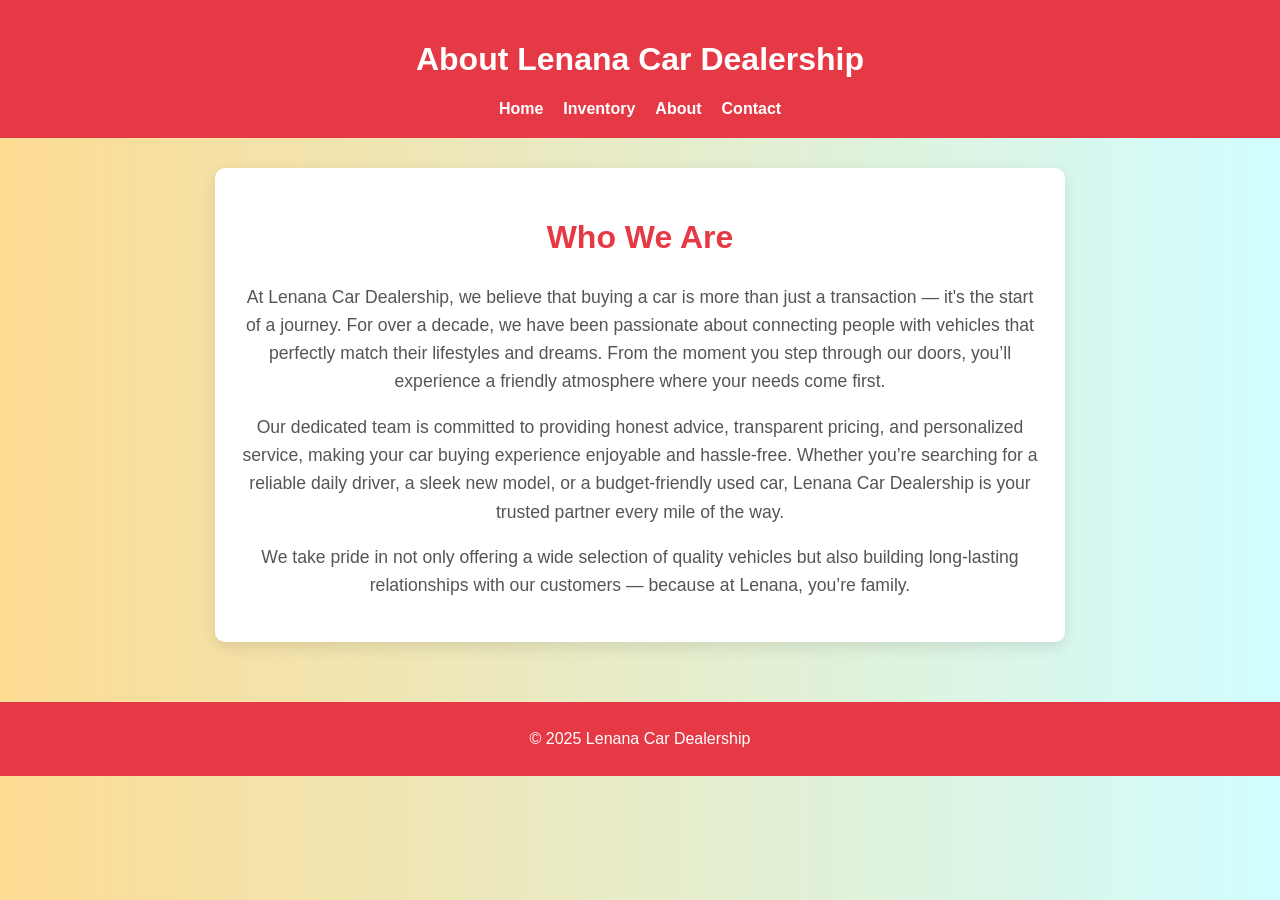
==== about.html @ 558798a1 "lenacars" ====
<!DOCTYPE html>
<html lang="en">
<head>
  <meta charset="UTF-8" />
  <meta name="viewport" content="width=device-width, initial-scale=1.0" />
  <title>About Us - Lenana Car Deals</title>
  <style>
    body {
      font-family: 'Segoe UI', Tahoma, Geneva, Verdana, sans-serif;
      margin: 0;
      padding: 0;
      background: linear-gradient(to right, #fddb92, #d1fdff);
      color: #333;
    }
    header {
      background-color: #e63946;
      color: white;
      padding: 20px 0;
      text-align: center;
    }
    nav ul {
      list-style-type: none;
      padding: 0;
      margin: 10px 0 0;
      display: flex;
      justify-content: center;
      gap: 20px;
    }
    nav ul li a {
      color: white;
      text-decoration: none;
      font-weight: bold;
    }
    nav ul li a:hover {
      text-decoration: underline;
      color: #ffe8a1;
    }
    main {
      padding: 30px 20px;
      text-align: center;
    }
    section {
      background-color: white;
      padding: 25px;
      margin: auto;
      max-width: 800px;
      border-radius: 10px;
      box-shadow: 0 5px 15px rgba(0,0,0,0.1);
    }
    section h2 {
      color: #e63946;
      font-size: 2rem;
    }
    section p {
      font-size: 1.1rem;
      color: #555;
      line-height: 1.6;
    }
    footer {
      background-color: #e63946;
      color: white;
      text-align: center;
      padding: 12px 0;
      margin-top: 30px;
    }
  </style>
</head>
<body>
  <header>
    <h1>About Lenana Car Dealership</h1>
    <nav>
      <ul>
        <li><a href="index.html">Home</a></li>
        <li><a href="inventory.html">Inventory</a></li>
        <li><a href="about.html">About</a></li>
        <li><a href="contact.html">Contact</a></li>
      </ul>
    </nav>
  </header>
  <main>
<section>
  <h2>Who We Are</h2>
  <p>
    At Lenana Car Dealership, we believe that buying a car is more than just a transaction — it's the start of a journey. For over a decade, we have been passionate about connecting people with vehicles that perfectly match their lifestyles and dreams. From the moment you step through our doors, you’ll experience a friendly atmosphere where your needs come first.
  </p>
  <p>
    Our dedicated team is committed to providing honest advice, transparent pricing, and personalized service, making your car buying experience enjoyable and hassle-free. Whether you’re searching for a reliable daily driver, a sleek new model, or a budget-friendly used car, Lenana Car Dealership is your trusted partner every mile of the way.
  </p>
  <p>
    We take pride in not only offering a wide selection of quality vehicles but also building long-lasting relationships with our customers — because at Lenana, you’re family.
  </p>
</section>

  </main>
  <footer>
    <p>&copy; 2025 Lenana Car Dealership</p>
  </footer>
</body>
</html>
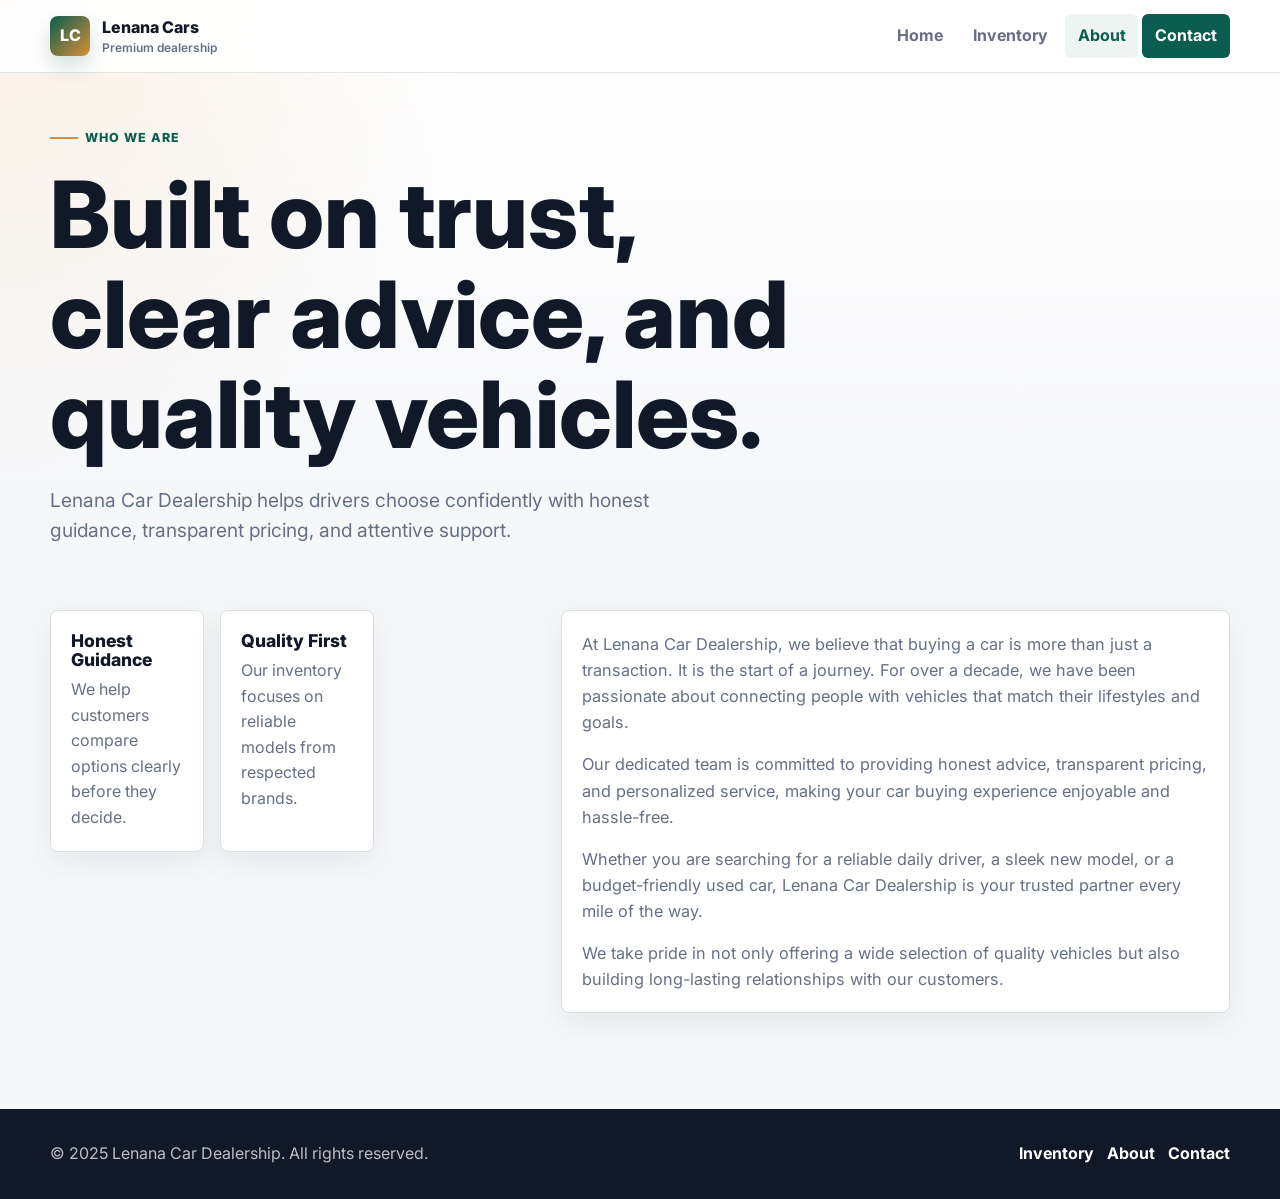
==== commit feb76cd6: "new looks" ====
--- a/about.html
+++ b/about.html
@@ -1,99 +1,83 @@
 <!DOCTYPE html>
 <html lang="en">
+
 <head>
   <meta charset="UTF-8" />
   <meta name="viewport" content="width=device-width, initial-scale=1.0" />
-  <title>About Us - Lenana Car Deals</title>
-  <style>
-    body {
-      font-family: 'Segoe UI', Tahoma, Geneva, Verdana, sans-serif;
-      margin: 0;
-      padding: 0;
-      background: linear-gradient(to right, #fddb92, #d1fdff);
-      color: #333;
-    }
-    header {
-      background-color: #e63946;
-      color: white;
-      padding: 20px 0;
-      text-align: center;
-    }
-    nav ul {
-      list-style-type: none;
-      padding: 0;
-      margin: 10px 0 0;
-      display: flex;
-      justify-content: center;
-      gap: 20px;
-    }
-    nav ul li a {
-      color: white;
-      text-decoration: none;
-      font-weight: bold;
-    }
-    nav ul li a:hover {
-      text-decoration: underline;
-      color: #ffe8a1;
-    }
-    main {
-      padding: 30px 20px;
-      text-align: center;
-    }
-    section {
-      background-color: white;
-      padding: 25px;
-      margin: auto;
-      max-width: 800px;
-      border-radius: 10px;
-      box-shadow: 0 5px 15px rgba(0,0,0,0.1);
-    }
-    section h2 {
-      color: #e63946;
-      font-size: 2rem;
-    }
-    section p {
-      font-size: 1.1rem;
-      color: #555;
-      line-height: 1.6;
-    }
-    footer {
-      background-color: #e63946;
-      color: white;
-      text-align: center;
-      padding: 12px 0;
-      margin-top: 30px;
-    }
-  </style>
+  <meta name="description"
+    content="Learn about Lenana Car Dealership and its customer-first approach to vehicle sales." />
+  <title>About | Lenana Car Dealership</title>
+  <link rel="stylesheet" href="styles.css" />
+  <script src="app.js" defer></script>
 </head>
+
 <body>
-  <header>
-    <h1>About Lenana Car Dealership</h1>
-    <nav>
-      <ul>
+  <a class="skip-link" href="#main">Skip to content</a>
+  <header class="site-header">
+    <nav class="nav-shell" aria-label="Primary navigation">
+      <a class="brand" href="index.html" aria-label="Lenana Car Dealership home">
+        <span class="brand-mark" aria-hidden="true">LC</span>
+        <span>Lenana Cars<small>Premium dealership</small></span>
+      </a>
+      <button class="nav-toggle" type="button" aria-label="Open navigation menu" aria-expanded="false">
+        <span></span><span></span><span></span>
+      </button>
+      <ul class="nav-links">
         <li><a href="index.html">Home</a></li>
         <li><a href="inventory.html">Inventory</a></li>
-        <li><a href="about.html">About</a></li>
-        <li><a href="contact.html">Contact</a></li>
+        <li><a href="about.html" aria-current="page">About</a></li>
+        <li><a class="nav-cta" href="contact.html">Contact</a></li>
       </ul>
     </nav>
   </header>
-  <main>
-<section>
-  <h2>Who We Are</h2>
-  <p>
-    At Lenana Car Dealership, we believe that buying a car is more than just a transaction — it's the start of a journey. For over a decade, we have been passionate about connecting people with vehicles that perfectly match their lifestyles and dreams. From the moment you step through our doors, you’ll experience a friendly atmosphere where your needs come first.
-  </p>
-  <p>
-    Our dedicated team is committed to providing honest advice, transparent pricing, and personalized service, making your car buying experience enjoyable and hassle-free. Whether you’re searching for a reliable daily driver, a sleek new model, or a budget-friendly used car, Lenana Car Dealership is your trusted partner every mile of the way.
-  </p>
-  <p>
-    We take pride in not only offering a wide selection of quality vehicles but also building long-lasting relationships with our customers — because at Lenana, you’re family.
-  </p>
-</section>
 
+  <main id="main">
+    <section class="page-hero">
+      <div class="container">
+        <p class="eyebrow">Who we are</p>
+        <h1>Built on trust, clear advice, and quality vehicles.</h1>
+        <p class="lead">Lenana Car Dealership helps drivers choose confidently with honest guidance, transparent
+          pricing, and attentive support.</p>
+      </div>
+    </section>
+
+    <section class="section">
+      <div class="container about-grid">
+        <div class="feature-grid">
+          <article class="info-card">
+            <h3>Honest Guidance</h3>
+            <p>We help customers compare options clearly before they decide.</p>
+          </article>
+          <article class="info-card">
+            <h3>Quality First</h3>
+            <p>Our inventory focuses on reliable models from respected brands.</p>
+          </article>
+        </div>
+        <article class="form-panel about-copy">
+          <p>At Lenana Car Dealership, we believe that buying a car is more than just a transaction. It is the start of
+            a journey. For over a decade, we have been passionate about connecting people with vehicles that match their
+            lifestyles and goals.</p>
+          <p>Our dedicated team is committed to providing honest advice, transparent pricing, and personalized service,
+            making your car buying experience enjoyable and hassle-free.</p>
+          <p>Whether you are searching for a reliable daily driver, a sleek new model, or a budget-friendly used car,
+            Lenana Car Dealership is your trusted partner every mile of the way.</p>
+          <p>We take pride in not only offering a wide selection of quality vehicles but also building long-lasting
+            relationships with our customers.</p>
+        </article>
+      </div>
+    </section>
   </main>
-  <footer>
-    <p>&copy; 2025 Lenana Car Dealership</p>
+
+  <footer class="site-footer">
+    <div class="footer-inner">
+      <p>&copy; 2025 Lenana Car Dealership. All rights reserved.</p>
+      <div class="footer-links">
+        <a href="inventory.html">Inventory</a>
+        <a href="about.html">About</a>
+        <a href="contact.html">Contact</a>
+      </div>
+    </div>
   </footer>
 </body>
+
 </html>
--- a/styles.css
+++ b/styles.css
@@ -0,0 +1,729 @@
+@import url("https://fonts.googleapis.com/css2?family=Inter:wght@400;500;600;700;800&display=swap");
+
+:root {
+  --bg: #f6f7f9;
+  --surface: #ffffff;
+  --surface-soft: #eef4f1;
+  --ink: #111827;
+  --muted: #667085;
+  --line: #d9e2df;
+  --primary: #0b5d4f;
+  --primary-strong: #074439;
+  --accent: #d98f35;
+  --accent-soft: #fff2df;
+  --success: #0f7a55;
+  --shadow: 0 18px 45px rgba(17, 24, 39, 0.1);
+  --shadow-soft: 0 10px 30px rgba(17, 24, 39, 0.07);
+  --radius: 8px;
+  --container: 1180px;
+}
+
+* {
+  box-sizing: border-box;
+}
+
+html {
+  scroll-behavior: smooth;
+}
+
+body {
+  margin: 0;
+  min-width: 320px;
+  font-family: "Inter", Arial, sans-serif;
+  color: var(--ink);
+  background:
+    radial-gradient(circle at top left, rgba(217, 143, 53, 0.12), transparent 30rem),
+    linear-gradient(180deg, #ffffff 0%, var(--bg) 42%);
+  line-height: 1.6;
+}
+
+img {
+  display: block;
+  max-width: 100%;
+}
+
+a {
+  color: inherit;
+}
+
+button,
+input,
+select,
+textarea {
+  font: inherit;
+}
+
+.skip-link {
+  position: absolute;
+  left: 1rem;
+  top: -4rem;
+  z-index: 100;
+  padding: 0.75rem 1rem;
+  background: var(--ink);
+  color: #ffffff;
+  border-radius: var(--radius);
+}
+
+.skip-link:focus {
+  top: 1rem;
+}
+
+.site-header {
+  position: sticky;
+  top: 0;
+  z-index: 20;
+  background: rgba(255, 255, 255, 0.92);
+  border-bottom: 1px solid rgba(217, 226, 223, 0.8);
+  backdrop-filter: blur(18px);
+}
+
+.nav-shell {
+  width: min(100% - 2rem, var(--container));
+  margin: 0 auto;
+  min-height: 72px;
+  display: flex;
+  align-items: center;
+  justify-content: space-between;
+  gap: 1rem;
+}
+
+.brand {
+  display: inline-flex;
+  align-items: center;
+  gap: 0.75rem;
+  color: var(--ink);
+  text-decoration: none;
+  font-weight: 800;
+  letter-spacing: 0;
+}
+
+.brand-mark {
+  width: 40px;
+  height: 40px;
+  display: grid;
+  place-items: center;
+  border-radius: var(--radius);
+  color: #ffffff;
+  background: linear-gradient(135deg, var(--primary), var(--accent));
+  box-shadow: 0 10px 20px rgba(11, 93, 79, 0.18);
+}
+
+.brand small {
+  display: block;
+  margin-top: -0.2rem;
+  color: var(--muted);
+  font-size: 0.75rem;
+  font-weight: 600;
+}
+
+.nav-toggle {
+  width: 44px;
+  height: 44px;
+  display: inline-flex;
+  flex-direction: column;
+  align-items: center;
+  justify-content: center;
+  gap: 5px;
+  border: 1px solid var(--line);
+  border-radius: var(--radius);
+  background: #ffffff;
+  color: var(--ink);
+  cursor: pointer;
+}
+
+.nav-toggle span {
+  width: 18px;
+  height: 2px;
+  background: currentColor;
+  border-radius: 99px;
+}
+
+.nav-links {
+  position: absolute;
+  inset: 72px 1rem auto 1rem;
+  display: none;
+  flex-direction: column;
+  gap: 0.35rem;
+  padding: 0.75rem;
+  margin: 0;
+  list-style: none;
+  background: #ffffff;
+  border: 1px solid var(--line);
+  border-radius: var(--radius);
+  box-shadow: var(--shadow);
+}
+
+.nav-links.is-open {
+  display: flex;
+}
+
+.nav-links a {
+  display: block;
+  padding: 0.75rem 0.9rem;
+  color: var(--muted);
+  text-decoration: none;
+  border-radius: 6px;
+  font-weight: 700;
+  transition: color 180ms ease, background 180ms ease;
+}
+
+.nav-links a:hover,
+.nav-links a:focus-visible,
+.nav-links a[aria-current="page"] {
+  color: var(--primary);
+  background: var(--surface-soft);
+  outline: none;
+}
+
+.nav-cta {
+  color: #ffffff !important;
+  background: var(--primary) !important;
+}
+
+.nav-cta:hover,
+.nav-cta:focus-visible {
+  background: var(--primary-strong) !important;
+}
+
+.container {
+  width: min(100% - 2rem, var(--container));
+  margin: 0 auto;
+}
+
+.hero {
+  padding: 3.5rem 0 2.25rem;
+}
+
+.hero-grid {
+  display: grid;
+  gap: 2rem;
+  align-items: center;
+}
+
+.eyebrow {
+  display: inline-flex;
+  align-items: center;
+  gap: 0.45rem;
+  margin: 0 0 1rem;
+  color: var(--primary);
+  font-size: 0.78rem;
+  font-weight: 800;
+  letter-spacing: 0.08em;
+  text-transform: uppercase;
+}
+
+.eyebrow::before {
+  content: "";
+  width: 28px;
+  height: 2px;
+  background: var(--accent);
+}
+
+h1,
+h2,
+h3 {
+  margin: 0;
+  line-height: 1.08;
+  letter-spacing: 0;
+}
+
+h1 {
+  max-width: 760px;
+  font-size: clamp(2.35rem, 9vw, 5.8rem);
+  font-weight: 800;
+}
+
+h2 {
+  font-size: clamp(2rem, 6vw, 3.6rem);
+  font-weight: 800;
+}
+
+h3 {
+  font-size: 1.1rem;
+  font-weight: 800;
+}
+
+.lead {
+  max-width: 660px;
+  margin: 1.25rem 0 0;
+  color: var(--muted);
+  font-size: clamp(1rem, 2.5vw, 1.2rem);
+}
+
+.hero-actions,
+.section-actions {
+  display: flex;
+  flex-wrap: wrap;
+  gap: 0.8rem;
+  margin-top: 1.6rem;
+}
+
+.button,
+button.button,
+.view-details-btn {
+  display: inline-flex;
+  align-items: center;
+  justify-content: center;
+  min-height: 46px;
+  padding: 0.78rem 1rem;
+  border: 1px solid transparent;
+  border-radius: var(--radius);
+  color: #ffffff;
+  background: var(--primary);
+  font-weight: 800;
+  text-decoration: none;
+  cursor: pointer;
+  box-shadow: 0 12px 24px rgba(11, 93, 79, 0.18);
+  transition: transform 180ms ease, box-shadow 180ms ease, background 180ms ease;
+}
+
+.button:hover,
+.button:focus-visible,
+.view-details-btn:hover,
+.view-details-btn:focus-visible {
+  transform: translateY(-2px);
+  background: var(--primary-strong);
+  box-shadow: 0 16px 30px rgba(11, 93, 79, 0.22);
+  outline: none;
+}
+
+.button.secondary {
+  color: var(--primary);
+  background: #ffffff;
+  border-color: var(--line);
+  box-shadow: none;
+}
+
+.button.secondary:hover,
+.button.secondary:focus-visible {
+  background: var(--surface-soft);
+}
+
+.hero-media {
+  position: relative;
+  overflow: hidden;
+  min-height: 330px;
+  border-radius: var(--radius);
+  background: var(--surface-soft);
+  box-shadow: var(--shadow);
+}
+
+.hero-media img {
+  width: 100%;
+  height: 100%;
+  min-height: 330px;
+  object-fit: cover;
+}
+
+.hero-badge {
+  position: absolute;
+  left: 1rem;
+  right: 1rem;
+  bottom: 1rem;
+  display: grid;
+  grid-template-columns: auto 1fr;
+  gap: 0.8rem;
+  align-items: center;
+  padding: 0.85rem;
+  color: #ffffff;
+  background: rgba(17, 24, 39, 0.78);
+  border: 1px solid rgba(255, 255, 255, 0.18);
+  border-radius: var(--radius);
+  backdrop-filter: blur(12px);
+}
+
+.hero-badge strong {
+  display: block;
+  font-size: 1.35rem;
+  line-height: 1;
+}
+
+.hero-badge span {
+  display: block;
+  color: rgba(255, 255, 255, 0.78);
+  font-size: 0.86rem;
+}
+
+.stats {
+  display: grid;
+  grid-template-columns: repeat(2, 1fr);
+  gap: 0.8rem;
+  margin-top: 2rem;
+}
+
+.stat {
+  padding: 1rem;
+  background: #ffffff;
+  border: 1px solid var(--line);
+  border-radius: var(--radius);
+  box-shadow: var(--shadow-soft);
+}
+
+.stat strong {
+  display: block;
+  color: var(--primary);
+  font-size: 1.45rem;
+  line-height: 1;
+}
+
+.stat span {
+  color: var(--muted);
+  font-size: 0.88rem;
+  font-weight: 700;
+}
+
+.section {
+  padding: 3rem 0;
+}
+
+.section-header {
+  display: grid;
+  gap: 0.9rem;
+  margin-bottom: 1.5rem;
+}
+
+.section-header p {
+  max-width: 680px;
+  margin: 0;
+  color: var(--muted);
+}
+
+.feature-grid,
+.car-grid,
+.contact-grid,
+.about-grid {
+  display: grid;
+  gap: 1rem;
+}
+
+.feature-card,
+.car-card,
+.info-card,
+.form-panel {
+  background: var(--surface);
+  border: 1px solid var(--line);
+  border-radius: var(--radius);
+  box-shadow: var(--shadow-soft);
+}
+
+.feature-card,
+.info-card {
+  padding: 1.25rem;
+}
+
+.feature-card p,
+.info-card p {
+  margin: 0.5rem 0 0;
+  color: var(--muted);
+}
+
+.car-card {
+  overflow: hidden;
+  transition: transform 180ms ease, box-shadow 180ms ease;
+}
+
+.car-card:hover {
+  transform: translateY(-4px);
+  box-shadow: var(--shadow);
+}
+
+.car-card img {
+  width: 100%;
+  aspect-ratio: 16 / 10;
+  object-fit: cover;
+  background: var(--surface-soft);
+}
+
+.car-card-body {
+  padding: 1rem;
+}
+
+.car-meta {
+  display: flex;
+  flex-wrap: wrap;
+  gap: 0.5rem;
+  margin: 0.75rem 0 1rem;
+  color: var(--muted);
+}
+
+.pill {
+  display: inline-flex;
+  align-items: center;
+  min-height: 30px;
+  padding: 0.35rem 0.65rem;
+  color: var(--primary);
+  background: var(--surface-soft);
+  border-radius: 999px;
+  font-size: 0.84rem;
+  font-weight: 800;
+}
+
+.price {
+  color: var(--ink);
+  font-weight: 800;
+}
+
+.car-actions {
+  display: grid;
+  gap: 0.65rem;
+}
+
+.inventory-tools {
+  display: grid;
+  gap: 1rem;
+  margin-bottom: 1.25rem;
+}
+
+.search-field {
+  min-height: 48px;
+  width: 100%;
+  padding: 0.8rem 0.95rem;
+  border: 1px solid var(--line);
+  border-radius: var(--radius);
+  background: #ffffff;
+  color: var(--ink);
+}
+
+.search-field:focus,
+input:focus,
+select:focus,
+textarea:focus {
+  border-color: var(--primary);
+  outline: 3px solid rgba(11, 93, 79, 0.16);
+}
+
+.form-panel {
+  padding: 1.25rem;
+}
+
+.form-grid {
+  display: grid;
+  gap: 1rem;
+}
+
+.field label {
+  display: block;
+  margin-bottom: 0.35rem;
+  color: var(--ink);
+  font-size: 0.9rem;
+  font-weight: 800;
+}
+
+input,
+select,
+textarea {
+  width: 100%;
+  border: 1px solid var(--line);
+  border-radius: var(--radius);
+  background: #ffffff;
+  color: var(--ink);
+  padding: 0.85rem 0.95rem;
+}
+
+textarea {
+  min-height: 140px;
+  resize: vertical;
+}
+
+.page-hero {
+  padding: 3rem 0 1rem;
+}
+
+.page-hero .lead {
+  margin-bottom: 0;
+}
+
+.about-copy {
+  color: var(--muted);
+  font-size: 1.02rem;
+}
+
+.about-copy p {
+  margin: 0 0 1rem;
+}
+
+.about-copy p:last-child {
+  margin-bottom: 0;
+}
+
+.contact-panel {
+  display: grid;
+  gap: 1rem;
+}
+
+.modal {
+  position: fixed;
+  inset: 0;
+  z-index: 50;
+  display: none;
+  align-items: center;
+  justify-content: center;
+  padding: 1rem;
+  background: rgba(17, 24, 39, 0.64);
+}
+
+.modal.is-open {
+  display: flex;
+}
+
+.modal-dialog {
+  width: min(100%, 560px);
+  max-height: min(720px, 90vh);
+  overflow: auto;
+  padding: 1.25rem;
+  background: #ffffff;
+  border-radius: var(--radius);
+  box-shadow: var(--shadow);
+}
+
+.modal-header {
+  display: flex;
+  align-items: start;
+  justify-content: space-between;
+  gap: 1rem;
+  margin-bottom: 1rem;
+}
+
+.icon-button {
+  width: 42px;
+  height: 42px;
+  border: 1px solid var(--line);
+  border-radius: var(--radius);
+  background: #ffffff;
+  color: var(--ink);
+  cursor: pointer;
+}
+
+.feature-list {
+  margin: 0;
+  padding-left: 1.2rem;
+  color: var(--muted);
+}
+
+.feature-list li+li {
+  margin-top: 0.45rem;
+}
+
+.site-footer {
+  margin-top: 3rem;
+  padding: 2rem 0;
+  color: #ffffff;
+  background: var(--ink);
+}
+
+.footer-inner {
+  width: min(100% - 2rem, var(--container));
+  margin: 0 auto;
+  display: grid;
+  gap: 1rem;
+}
+
+.footer-inner p {
+  margin: 0;
+  color: rgba(255, 255, 255, 0.72);
+}
+
+.footer-links {
+  display: flex;
+  flex-wrap: wrap;
+  gap: 0.8rem;
+}
+
+.footer-links a {
+  color: #ffffff;
+  text-decoration: none;
+  font-weight: 700;
+}
+
+.footer-links a:hover,
+.footer-links a:focus-visible {
+  color: #ffd9a3;
+}
+
+@media (prefers-reduced-motion: reduce) {
+
+  *,
+  *::before,
+  *::after {
+    scroll-behavior: auto !important;
+    transition-duration: 0.01ms !important;
+    animation-duration: 0.01ms !important;
+    animation-iteration-count: 1 !important;
+  }
+}
+
+@media (min-width: 680px) {
+
+  .feature-grid,
+  .contact-grid {
+    grid-template-columns: repeat(2, minmax(0, 1fr));
+  }
+
+  .car-grid {
+    grid-template-columns: repeat(2, minmax(0, 1fr));
+  }
+
+  .car-actions,
+  .inventory-tools {
+    grid-template-columns: 1fr auto;
+    align-items: center;
+  }
+
+  .form-grid.two {
+    grid-template-columns: repeat(2, minmax(0, 1fr));
+  }
+}
+
+@media (min-width: 900px) {
+  .nav-toggle {
+    display: none;
+  }
+
+  .nav-links {
+    position: static;
+    display: flex;
+    flex-direction: row;
+    align-items: center;
+    gap: 0.25rem;
+    padding: 0;
+    background: transparent;
+    border: 0;
+    box-shadow: none;
+  }
+
+  .nav-links a {
+    padding: 0.6rem 0.8rem;
+  }
+
+  .hero {
+    padding: 5.5rem 0 3rem;
+  }
+
+  .hero-grid {
+    grid-template-columns: 1.05fr 0.95fr;
+  }
+
+  .stats {
+    grid-template-columns: repeat(3, 1fr);
+    max-width: 720px;
+  }
+
+  .feature-grid {
+    grid-template-columns: repeat(3, minmax(0, 1fr));
+  }
+
+  .car-grid {
+    grid-template-columns: repeat(4, minmax(0, 1fr));
+  }
+
+  .about-grid,
+  .contact-grid {
+    grid-template-columns: 0.85fr 1.15fr;
+    align-items: start;
+  }
+
+  .footer-inner {
+    grid-template-columns: 1fr auto;
+    align-items: center;
+  }
+}
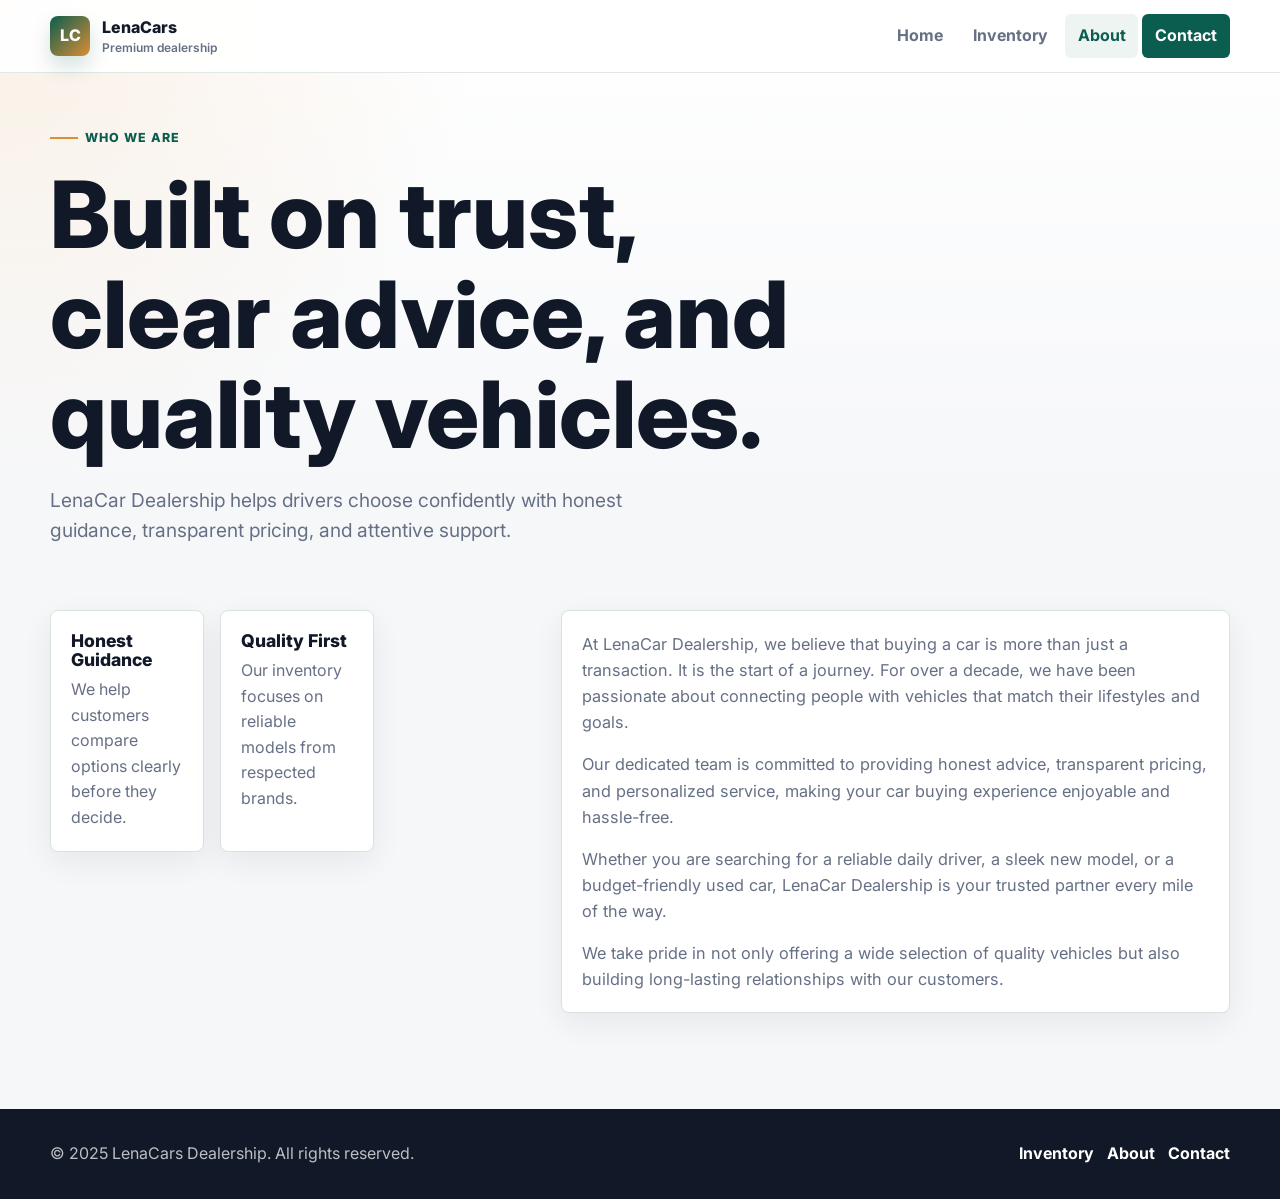
==== commit da99117a: "new update" ====
--- a/about.html
+++ b/about.html
@@ -6,7 +6,7 @@
   <meta name="viewport" content="width=device-width, initial-scale=1.0" />
   <meta name="description"
     content="Learn about Lenana Car Dealership and its customer-first approach to vehicle sales." />
-  <title>About | Lenana Car Dealership</title>
+  <title>About | LenaCars Dealership</title>
   <link rel="stylesheet" href="styles.css" />
   <script src="app.js" defer></script>
 </head>
@@ -17,7 +17,7 @@
     <nav class="nav-shell" aria-label="Primary navigation">
       <a class="brand" href="index.html" aria-label="Lenana Car Dealership home">
         <span class="brand-mark" aria-hidden="true">LC</span>
-        <span>Lenana Cars<small>Premium dealership</small></span>
+        <span>LenaCars<small>Premium dealership</small></span>
       </a>
       <button class="nav-toggle" type="button" aria-label="Open navigation menu" aria-expanded="false">
         <span></span><span></span><span></span>
@@ -36,7 +36,7 @@
       <div class="container">
         <p class="eyebrow">Who we are</p>
         <h1>Built on trust, clear advice, and quality vehicles.</h1>
-        <p class="lead">Lenana Car Dealership helps drivers choose confidently with honest guidance, transparent
+        <p class="lead">LenaCar Dealership helps drivers choose confidently with honest guidance, transparent
           pricing, and attentive support.</p>
       </div>
     </section>
@@ -54,13 +54,13 @@
           </article>
         </div>
         <article class="form-panel about-copy">
-          <p>At Lenana Car Dealership, we believe that buying a car is more than just a transaction. It is the start of
+          <p>At LenaCar Dealership, we believe that buying a car is more than just a transaction. It is the start of
             a journey. For over a decade, we have been passionate about connecting people with vehicles that match their
             lifestyles and goals.</p>
           <p>Our dedicated team is committed to providing honest advice, transparent pricing, and personalized service,
             making your car buying experience enjoyable and hassle-free.</p>
           <p>Whether you are searching for a reliable daily driver, a sleek new model, or a budget-friendly used car,
-            Lenana Car Dealership is your trusted partner every mile of the way.</p>
+            LenaCar Dealership is your trusted partner every mile of the way.</p>
           <p>We take pride in not only offering a wide selection of quality vehicles but also building long-lasting
             relationships with our customers.</p>
         </article>
@@ -70,7 +70,7 @@
 
   <footer class="site-footer">
     <div class="footer-inner">
-      <p>&copy; 2025 Lenana Car Dealership. All rights reserved.</p>
+      <p>&copy; 2025 LenaCars Dealership. All rights reserved.</p>
       <div class="footer-links">
         <a href="inventory.html">Inventory</a>
         <a href="about.html">About</a>
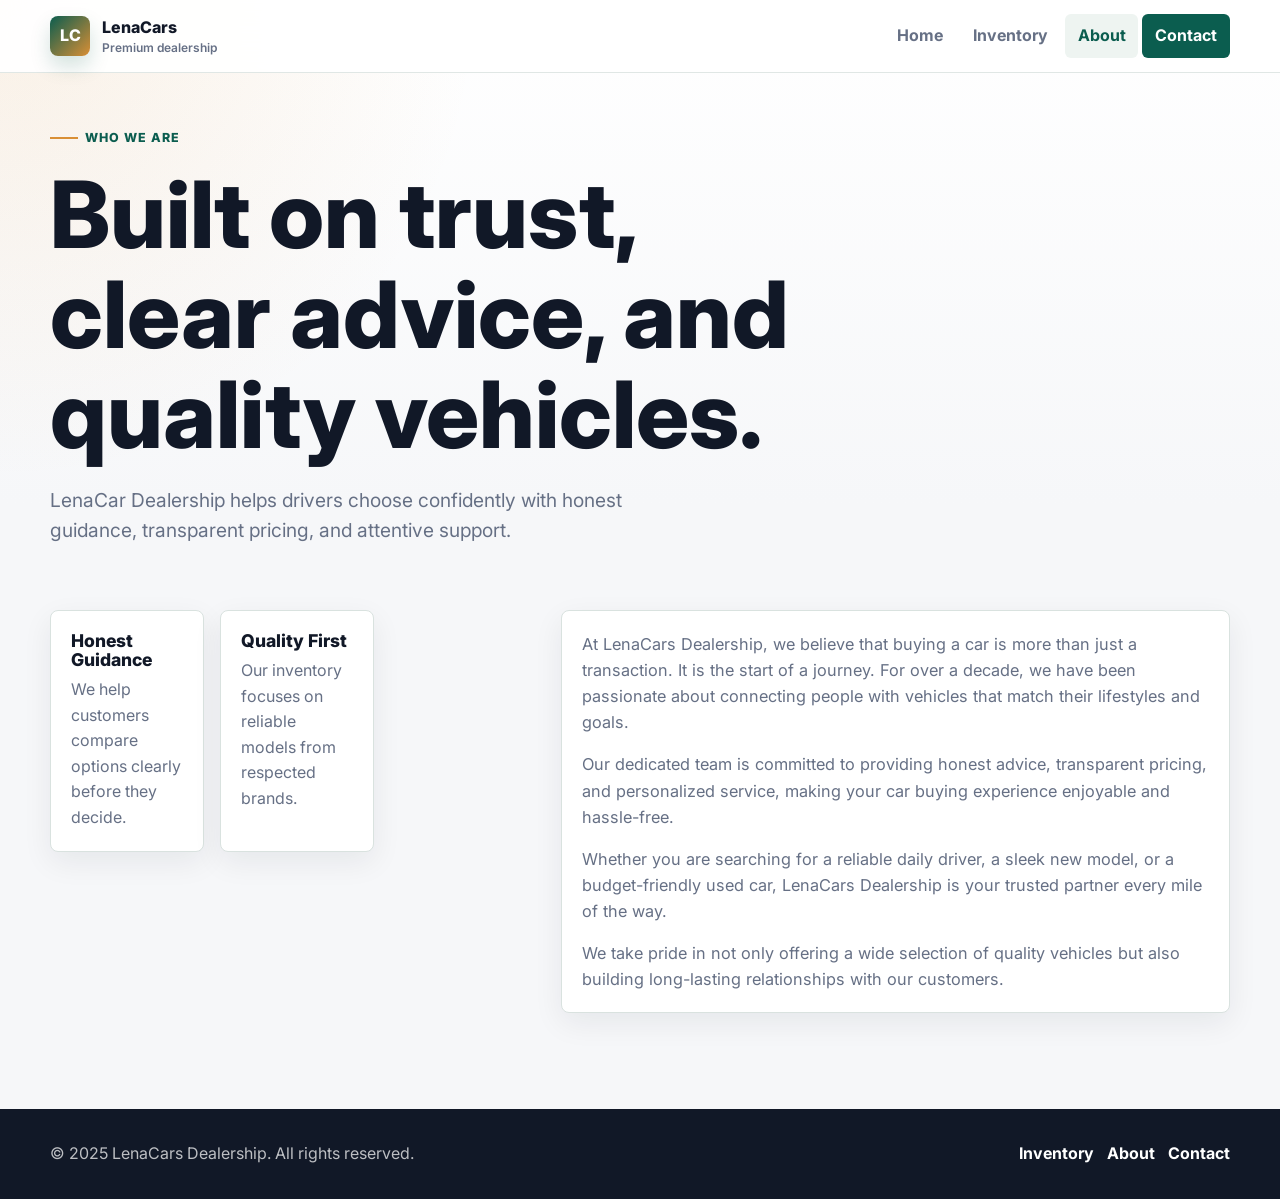
==== commit c8985b65: "cars" ====
--- a/about.html
+++ b/about.html
@@ -54,13 +54,13 @@
           </article>
         </div>
         <article class="form-panel about-copy">
-          <p>At LenaCar Dealership, we believe that buying a car is more than just a transaction. It is the start of
+          <p>At LenaCars Dealership, we believe that buying a car is more than just a transaction. It is the start of
             a journey. For over a decade, we have been passionate about connecting people with vehicles that match their
             lifestyles and goals.</p>
           <p>Our dedicated team is committed to providing honest advice, transparent pricing, and personalized service,
             making your car buying experience enjoyable and hassle-free.</p>
           <p>Whether you are searching for a reliable daily driver, a sleek new model, or a budget-friendly used car,
-            LenaCar Dealership is your trusted partner every mile of the way.</p>
+            LenaCars Dealership is your trusted partner every mile of the way.</p>
           <p>We take pride in not only offering a wide selection of quality vehicles but also building long-lasting
             relationships with our customers.</p>
         </article>
